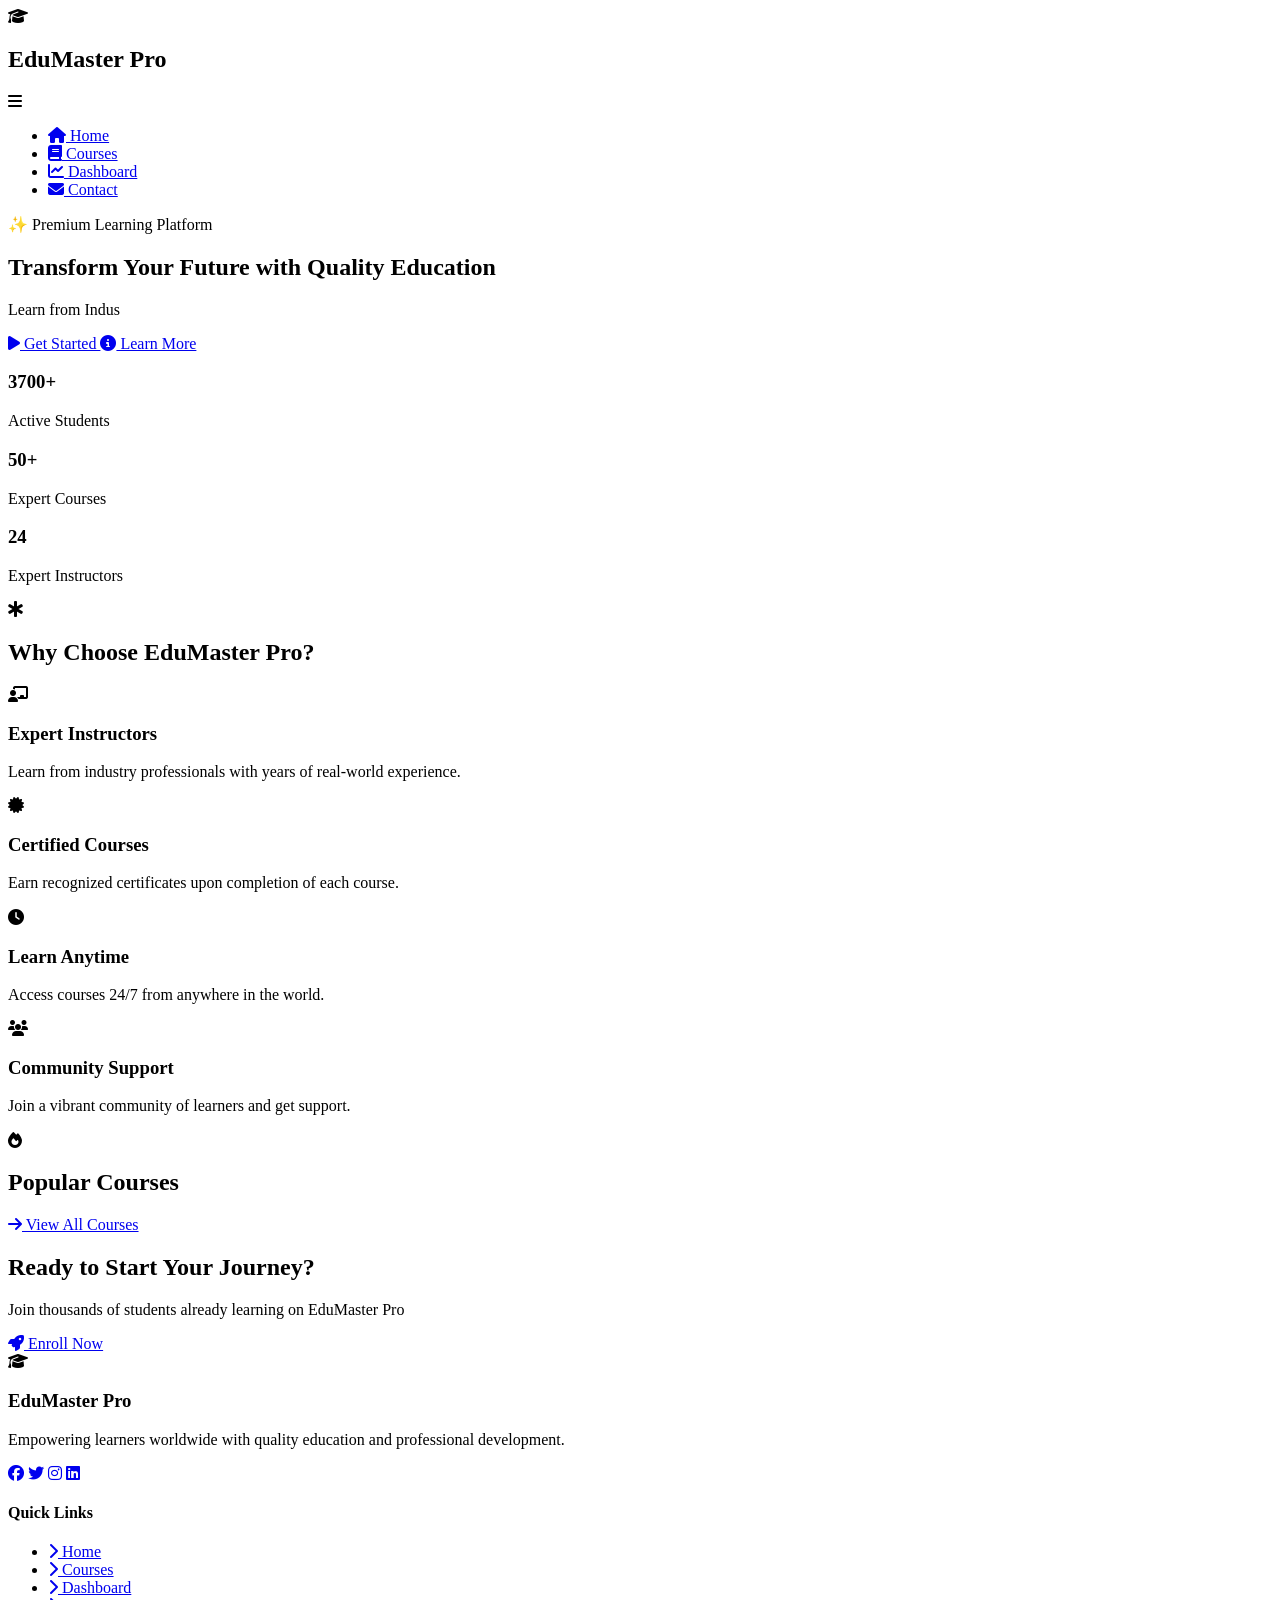
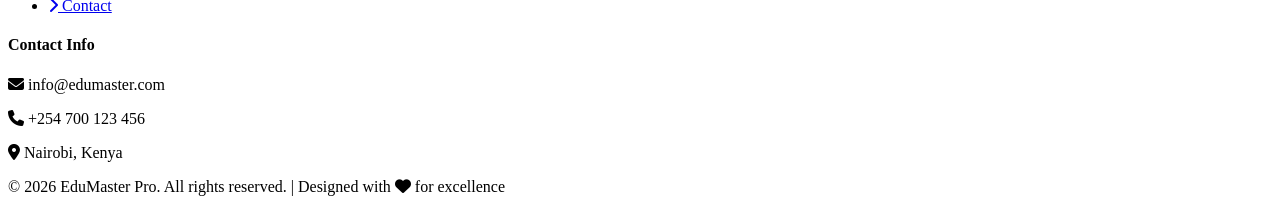
==== index.html @ 455f3fc8 "Initial commit: Gosana Eco Nature website for INS 311 CAT" ====
<!DOCTYPE html>
<html lang="en">
<head>
    <meta charset="UTF-8">
    <meta name="viewport" content="width=device-width, initial-scale=1.0, user-scalable=yes">
    <title>EduMaster Pro | Premium Education Platform</title>
    <link rel="stylesheet" href="style.css">
    <link href="https://fonts.googleapis.com/css2?family=Inter:wght@300;400;500;600;700;800&display=swap" rel="stylesheet">
    <link rel="stylesheet" href="https://cdnjs.cloudflare.com/ajax/libs/font-awesome/6.4.0/css/all.min.css">
    <link href="https://unpkg.com/aos@2.3.1/dist/aos.css" rel="stylesheet">
</head>
<body>
    <!-- Animated Background -->
    <div class="animated-bg">
        <div class="gradient-bg"></div>
        <div class="particles"></div>
    </div>

    <!-- Navigation Bar -->
    <nav class="navbar" data-aos="fade-down">
        <div class="nav-container">
            <div class="logo">
                <div class="logo-icon">
                    <i class="fas fa-graduation-cap"></i>
                </div>
                <h2>EduMaster <span>Pro</span></h2>
            </div>
            <div class="menu-toggle" id="mobileMenu">
                <i class="fas fa-bars"></i>
            </div>
            <ul class="nav-links" id="navLinks">
                <li><a href="index.html" class="active"><i class="fas fa-home"></i> <span>Home</span></a></li>
                <li><a href="courses.html"><i class="fas fa-book"></i> <span>Courses</span></a></li>
                <li><a href="dashboard.html"><i class="fas fa-chart-line"></i> <span>Dashboard</span></a></li>
                <li><a href="contact.html"><i class="fas fa-envelope"></i> <span>Contact</span></a></li>
            </ul>
        </div>
    </nav>

    <!-- Hero Section with 3D Animation -->
    <section class="hero">
        <div class="hero-content" data-aos="fade-up" data-aos-duration="1000">
            <div class="hero-badge">
                <span class="badge">✨ Premium Learning Platform</span>
            </div>
            <h1 class="glow-text">Transform Your Future with <span class="highlight">Quality Education</span></h1>
            <div class="typed-container">
                <p class="typed-text"></p>
            </div>
            <div class="hero-buttons">
                <a href="courses.html" class="btn-primary pulse">
                    <i class="fas fa-play"></i> Get Started
                    <span class="btn-overlay"></span>
                </a>
                <a href="#features" class="btn-secondary">
                    <i class="fas fa-info-circle"></i> Learn More
                </a>
            </div>
        </div>
        <div class="hero-stats" data-aos="fade-up" data-aos-delay="200">
            <div class="stat" data-count="10000">
                <h3><span class="counter">0</span>+</h3>
                <p>Active Students</p>
            </div>
            <div class="stat" data-count="50">
                <h3><span class="counter">0</span>+</h3>
                <p>Expert Courses</p>
            </div>
            <div class="stat" data-count="24">
                <h3><span class="counter">0</span></h3>
                <p>Expert Instructors</p>
            </div>
        </div>
    </section>

    <!-- Features Section with Hover Animations -->
    <section id="features" class="features">
        <div class="section-header" data-aos="fade-up">
            <div class="section-icon">
                <i class="fas fa-star-of-life"></i>
            </div>
            <h2 class="section-title">Why Choose <span>EduMaster Pro?</span></h2>
            <div class="section-divider"></div>
        </div>
        <div class="features-grid">
            <div class="feature-card" data-aos="flip-left" data-aos-delay="100">
                <div class="card-icon">
                    <i class="fas fa-chalkboard-teacher"></i>
                    <div class="icon-bg"></div>
                </div>
                <h3>Expert Instructors</h3>
                <p>Learn from industry professionals with years of real-world experience.</p>
                <div class="card-hover-effect"></div>
            </div>
            <div class="feature-card" data-aos="flip-left" data-aos-delay="200">
                <div class="card-icon">
                    <i class="fas fa-certificate"></i>
                    <div class="icon-bg"></div>
                </div>
                <h3>Certified Courses</h3>
                <p>Earn recognized certificates upon completion of each course.</p>
                <div class="card-hover-effect"></div>
            </div>
            <div class="feature-card" data-aos="flip-left" data-aos-delay="300">
                <div class="card-icon">
                    <i class="fas fa-clock"></i>
                    <div class="icon-bg"></div>
                </div>
                <h3>Learn Anytime</h3>
                <p>Access courses 24/7 from anywhere in the world.</p>
                <div class="card-hover-effect"></div>
            </div>
            <div class="feature-card" data-aos="flip-left" data-aos-delay="400">
                <div class="card-icon">
                    <i class="fas fa-users"></i>
                    <div class="icon-bg"></div>
                </div>
                <h3>Community Support</h3>
                <p>Join a vibrant community of learners and get support.</p>
                <div class="card-hover-effect"></div>
            </div>
        </div>
    </section>

    <!-- Popular Courses Preview with Animated Cards -->
    <section class="preview-courses">
        <div class="section-header" data-aos="fade-up">
            <div class="section-icon">
                <i class="fas fa-fire"></i>
            </div>
            <h2 class="section-title">Popular <span>Courses</span></h2>
            <div class="section-divider"></div>
        </div>
        <div class="preview-grid" id="previewGrid"></div>
        <div class="text-center" data-aos="zoom-in">
            <a href="courses.html" class="btn-primary">
                <i class="fas fa-arrow-right"></i> View All Courses
                <span class="btn-overlay"></span>
            </a>
        </div>
    </section>

    <!-- CTA Section -->
    <section class="cta-section" data-aos="parallax">
        <div class="cta-content">
            <h2>Ready to Start Your Journey?</h2>
            <p>Join thousands of students already learning on EduMaster Pro</p>
            <a href="courses.html" class="btn-primary btn-large">
                <i class="fas fa-rocket"></i> Enroll Now
            </a>
        </div>
    </section>

    <!-- Footer -->
    <footer class="footer">
        <div class="footer-content">
            <div class="footer-section" data-aos="fade-right">
                <div class="footer-logo">
                    <i class="fas fa-graduation-cap"></i>
                    <h3>EduMaster <span>Pro</span></h3>
                </div>
                <p>Empowering learners worldwide with quality education and professional development.</p>
                <div class="social-links">
                    <a href="#"><i class="fab fa-facebook"></i></a>
                    <a href="#"><i class="fab fa-twitter"></i></a>
                    <a href="#"><i class="fab fa-instagram"></i></a>
                    <a href="#"><i class="fab fa-linkedin"></i></a>
                </div>
            </div>
            <div class="footer-section" data-aos="fade-up" data-aos-delay="100">
                <h4>Quick Links</h4>
                <ul>
                    <li><a href="index.html"><i class="fas fa-chevron-right"></i> Home</a></li>
                    <li><a href="courses.html"><i class="fas fa-chevron-right"></i> Courses</a></li>
                    <li><a href="dashboard.html"><i class="fas fa-chevron-right"></i> Dashboard</a></li>
                    <li><a href="contact.html"><i class="fas fa-chevron-right"></i> Contact</a></li>
                </ul>
            </div>
            <div class="footer-section" data-aos="fade-left" data-aos-delay="200">
                <h4>Contact Info</h4>
                <p><i class="fas fa-envelope"></i> info@edumaster.com</p>
                <p><i class="fas fa-phone"></i> +254 700 123 456</p>
                <p><i class="fas fa-map-marker-alt"></i> Nairobi, Kenya</p>
            </div>
        </div>
        <div class="footer-bottom">
            <p>&copy; 2026 EduMaster Pro. All rights reserved. | Designed with <i class="fas fa-heart"></i> for excellence</p>
        </div>
    </footer>

    <script src="https://unpkg.com/aos@2.3.1/dist/aos.js"></script>
    <script src="common.js"></script>
    <script>
        AOS.init({
            duration: 1000,
            once: true,
            offset: 100
        });

        // Typed Text Effect
        const texts = ["Learn from Industry Experts", "Get Certified Online", "Advance Your Career", "Study Anytime, Anywhere"];
        let index = 0;
        let charIndex = 0;
        const typedElement = document.querySelector('.typed-text');
        
        function typeText() {
            if (charIndex < texts[index].length) {
                typedElement.textContent += texts[index].charAt(charIndex);
                charIndex++;
                setTimeout(typeText, 100);
            } else {
                setTimeout(eraseText, 2000);
            }
        }
        
        function eraseText() {
            if (charIndex > 0) {
                typedElement.textContent = texts[index].substring(0, charIndex - 1);
                charIndex--;
                setTimeout(eraseText, 50);
            } else {
                index = (index + 1) % texts.length;
                setTimeout(typeText, 500);
            }
        }
        
        typeText();

        // Counter Animation
        const counters = document.querySelectorAll('.counter');
        const speed = 200;
        
        counters.forEach(counter => {
            const updateCount = () => {
                const target = parseInt(counter.parentElement.parentElement.getAttribute('data-count'));
                const count = parseInt(counter.innerText);
                const increment = target / speed;
                
                if (count < target) {
                    counter.innerText = Math.ceil(count + increment);
                    setTimeout(updateCount, 20);
                } else {
                    counter.innerText = target;
                }
            };
            updateCount();
        });

        // Load preview courses
        function loadPreviewCourses() {
            const courses = getCourses();
            const previewCourses = courses.slice(0, 3);
            const previewGrid = document.getElementById('previewGrid');
            
            if (previewGrid) {
                previewGrid.innerHTML = previewCourses.map((course, idx) => `
                    <div class="preview-card" data-aos="zoom-in-up" data-aos-delay="${idx * 100}">
                        <div class="card-badge">🔥 Popular</div>
                        <h3>${escapeHtml(course.name)}</h3>
                        <p class="instructor"><i class="fas fa-user-tie"></i> ${escapeHtml(course.instructor)}</p>
                        <div class="rating">
                            <i class="fas fa-star"></i><i class="fas fa-star"></i><i class="fas fa-star"></i><i class="fas fa-star"></i><i class="fas fa-star-half-alt"></i>
                            <span>4.8 (1.2k reviews)</span>
                        </div>
                        <p class="price">$${course.price}</p>
                        <a href="courses.html" class="btn-small">Enroll Now →</a>
                    </div>
                `).join('');
            }
        }
        
        loadPreviewCourses();

        // Mobile menu toggle
        const menuToggle = document.getElementById('mobileMenu');
        const navLinks = document.getElementById('navLinks');
        
        if (menuToggle) {
            menuToggle.addEventListener('click', () => {
                navLinks.classList.toggle('active');
                menuToggle.querySelector('i').classList.toggle('fa-bars');
                menuToggle.querySelector('i').classList.toggle('fa-times');
            });
        }
    </script>
</body>
</html>
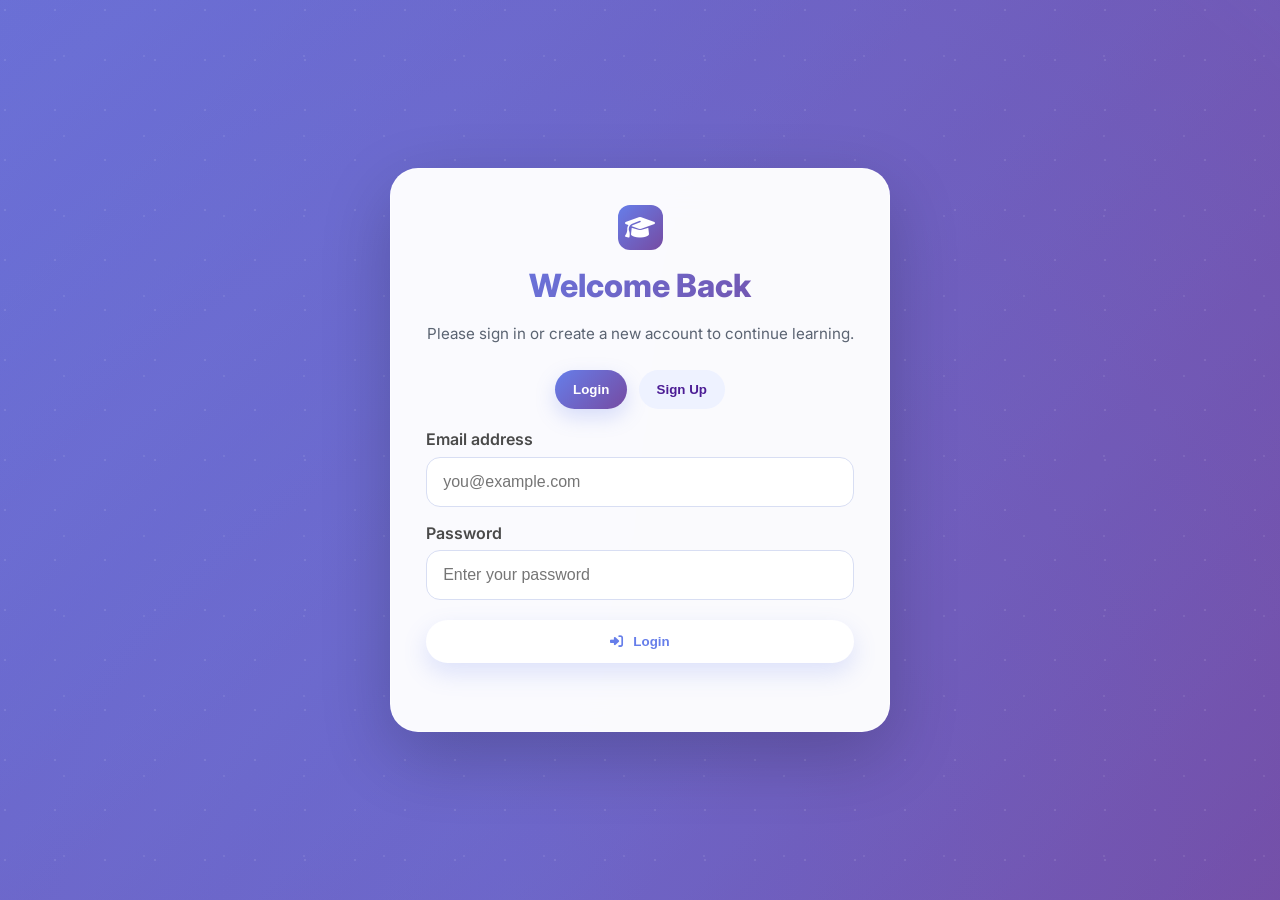
==== commit bc7fbb52: "Add login and signup pages" ====
--- a/index.html
+++ b/index.html
@@ -2,286 +2,12 @@
 <html lang="en">
 <head>
     <meta charset="UTF-8">
-    <meta name="viewport" content="width=device-width, initial-scale=1.0, user-scalable=yes">
-    <title>EduMaster Pro | Premium Education Platform</title>
-    <link rel="stylesheet" href="style.css">
-    <link href="https://fonts.googleapis.com/css2?family=Inter:wght@300;400;500;600;700;800&display=swap" rel="stylesheet">
-    <link rel="stylesheet" href="https://cdnjs.cloudflare.com/ajax/libs/font-awesome/6.4.0/css/all.min.css">
-    <link href="https://unpkg.com/aos@2.3.1/dist/aos.css" rel="stylesheet">
+    <meta http-equiv="refresh" content="0; url=login.html">
+    <title>EduMaster Pro</title>
 </head>
 <body>
-    <!-- Animated Background -->
-    <div class="animated-bg">
-        <div class="gradient-bg"></div>
-        <div class="particles"></div>
-    </div>
-
-    <!-- Navigation Bar -->
-    <nav class="navbar" data-aos="fade-down">
-        <div class="nav-container">
-            <div class="logo">
-                <div class="logo-icon">
-                    <i class="fas fa-graduation-cap"></i>
-                </div>
-                <h2>EduMaster <span>Pro</span></h2>
-            </div>
-            <div class="menu-toggle" id="mobileMenu">
-                <i class="fas fa-bars"></i>
-            </div>
-            <ul class="nav-links" id="navLinks">
-                <li><a href="index.html" class="active"><i class="fas fa-home"></i> <span>Home</span></a></li>
-                <li><a href="courses.html"><i class="fas fa-book"></i> <span>Courses</span></a></li>
-                <li><a href="dashboard.html"><i class="fas fa-chart-line"></i> <span>Dashboard</span></a></li>
-                <li><a href="contact.html"><i class="fas fa-envelope"></i> <span>Contact</span></a></li>
-            </ul>
-        </div>
-    </nav>
-
-    <!-- Hero Section with 3D Animation -->
-    <section class="hero">
-        <div class="hero-content" data-aos="fade-up" data-aos-duration="1000">
-            <div class="hero-badge">
-                <span class="badge">✨ Premium Learning Platform</span>
-            </div>
-            <h1 class="glow-text">Transform Your Future with <span class="highlight">Quality Education</span></h1>
-            <div class="typed-container">
-                <p class="typed-text"></p>
-            </div>
-            <div class="hero-buttons">
-                <a href="courses.html" class="btn-primary pulse">
-                    <i class="fas fa-play"></i> Get Started
-                    <span class="btn-overlay"></span>
-                </a>
-                <a href="#features" class="btn-secondary">
-                    <i class="fas fa-info-circle"></i> Learn More
-                </a>
-            </div>
-        </div>
-        <div class="hero-stats" data-aos="fade-up" data-aos-delay="200">
-            <div class="stat" data-count="10000">
-                <h3><span class="counter">0</span>+</h3>
-                <p>Active Students</p>
-            </div>
-            <div class="stat" data-count="50">
-                <h3><span class="counter">0</span>+</h3>
-                <p>Expert Courses</p>
-            </div>
-            <div class="stat" data-count="24">
-                <h3><span class="counter">0</span></h3>
-                <p>Expert Instructors</p>
-            </div>
-        </div>
-    </section>
-
-    <!-- Features Section with Hover Animations -->
-    <section id="features" class="features">
-        <div class="section-header" data-aos="fade-up">
-            <div class="section-icon">
-                <i class="fas fa-star-of-life"></i>
-            </div>
-            <h2 class="section-title">Why Choose <span>EduMaster Pro?</span></h2>
-            <div class="section-divider"></div>
-        </div>
-        <div class="features-grid">
-            <div class="feature-card" data-aos="flip-left" data-aos-delay="100">
-                <div class="card-icon">
-                    <i class="fas fa-chalkboard-teacher"></i>
-                    <div class="icon-bg"></div>
-                </div>
-                <h3>Expert Instructors</h3>
-                <p>Learn from industry professionals with years of real-world experience.</p>
-                <div class="card-hover-effect"></div>
-            </div>
-            <div class="feature-card" data-aos="flip-left" data-aos-delay="200">
-                <div class="card-icon">
-                    <i class="fas fa-certificate"></i>
-                    <div class="icon-bg"></div>
-                </div>
-                <h3>Certified Courses</h3>
-                <p>Earn recognized certificates upon completion of each course.</p>
-                <div class="card-hover-effect"></div>
-            </div>
-            <div class="feature-card" data-aos="flip-left" data-aos-delay="300">
-                <div class="card-icon">
-                    <i class="fas fa-clock"></i>
-                    <div class="icon-bg"></div>
-                </div>
-                <h3>Learn Anytime</h3>
-                <p>Access courses 24/7 from anywhere in the world.</p>
-                <div class="card-hover-effect"></div>
-            </div>
-            <div class="feature-card" data-aos="flip-left" data-aos-delay="400">
-                <div class="card-icon">
-                    <i class="fas fa-users"></i>
-                    <div class="icon-bg"></div>
-                </div>
-                <h3>Community Support</h3>
-                <p>Join a vibrant community of learners and get support.</p>
-                <div class="card-hover-effect"></div>
-            </div>
-        </div>
-    </section>
-
-    <!-- Popular Courses Preview with Animated Cards -->
-    <section class="preview-courses">
-        <div class="section-header" data-aos="fade-up">
-            <div class="section-icon">
-                <i class="fas fa-fire"></i>
-            </div>
-            <h2 class="section-title">Popular <span>Courses</span></h2>
-            <div class="section-divider"></div>
-        </div>
-        <div class="preview-grid" id="previewGrid"></div>
-        <div class="text-center" data-aos="zoom-in">
-            <a href="courses.html" class="btn-primary">
-                <i class="fas fa-arrow-right"></i> View All Courses
-                <span class="btn-overlay"></span>
-            </a>
-        </div>
-    </section>
-
-    <!-- CTA Section -->
-    <section class="cta-section" data-aos="parallax">
-        <div class="cta-content">
-            <h2>Ready to Start Your Journey?</h2>
-            <p>Join thousands of students already learning on EduMaster Pro</p>
-            <a href="courses.html" class="btn-primary btn-large">
-                <i class="fas fa-rocket"></i> Enroll Now
-            </a>
-        </div>
-    </section>
-
-    <!-- Footer -->
-    <footer class="footer">
-        <div class="footer-content">
-            <div class="footer-section" data-aos="fade-right">
-                <div class="footer-logo">
-                    <i class="fas fa-graduation-cap"></i>
-                    <h3>EduMaster <span>Pro</span></h3>
-                </div>
-                <p>Empowering learners worldwide with quality education and professional development.</p>
-                <div class="social-links">
-                    <a href="#"><i class="fab fa-facebook"></i></a>
-                    <a href="#"><i class="fab fa-twitter"></i></a>
-                    <a href="#"><i class="fab fa-instagram"></i></a>
-                    <a href="#"><i class="fab fa-linkedin"></i></a>
-                </div>
-            </div>
-            <div class="footer-section" data-aos="fade-up" data-aos-delay="100">
-                <h4>Quick Links</h4>
-                <ul>
-                    <li><a href="index.html"><i class="fas fa-chevron-right"></i> Home</a></li>
-                    <li><a href="courses.html"><i class="fas fa-chevron-right"></i> Courses</a></li>
-                    <li><a href="dashboard.html"><i class="fas fa-chevron-right"></i> Dashboard</a></li>
-                    <li><a href="contact.html"><i class="fas fa-chevron-right"></i> Contact</a></li>
-                </ul>
-            </div>
-            <div class="footer-section" data-aos="fade-left" data-aos-delay="200">
-                <h4>Contact Info</h4>
-                <p><i class="fas fa-envelope"></i> info@edumaster.com</p>
-                <p><i class="fas fa-phone"></i> +254 700 123 456</p>
-                <p><i class="fas fa-map-marker-alt"></i> Nairobi, Kenya</p>
-            </div>
-        </div>
-        <div class="footer-bottom">
-            <p>&copy; 2026 EduMaster Pro. All rights reserved. | Designed with <i class="fas fa-heart"></i> for excellence</p>
-        </div>
-    </footer>
-
-    <script src="https://unpkg.com/aos@2.3.1/dist/aos.js"></script>
-    <script src="common.js"></script>
     <script>
-        AOS.init({
-            duration: 1000,
-            once: true,
-            offset: 100
-        });
-
-        // Typed Text Effect
-        const texts = ["Learn from Industry Experts", "Get Certified Online", "Advance Your Career", "Study Anytime, Anywhere"];
-        let index = 0;
-        let charIndex = 0;
-        const typedElement = document.querySelector('.typed-text');
-        
-        function typeText() {
-            if (charIndex < texts[index].length) {
-                typedElement.textContent += texts[index].charAt(charIndex);
-                charIndex++;
-                setTimeout(typeText, 100);
-            } else {
-                setTimeout(eraseText, 2000);
-            }
-        }
-        
-        function eraseText() {
-            if (charIndex > 0) {
-                typedElement.textContent = texts[index].substring(0, charIndex - 1);
-                charIndex--;
-                setTimeout(eraseText, 50);
-            } else {
-                index = (index + 1) % texts.length;
-                setTimeout(typeText, 500);
-            }
-        }
-        
-        typeText();
-
-        // Counter Animation
-        const counters = document.querySelectorAll('.counter');
-        const speed = 200;
-        
-        counters.forEach(counter => {
-            const updateCount = () => {
-                const target = parseInt(counter.parentElement.parentElement.getAttribute('data-count'));
-                const count = parseInt(counter.innerText);
-                const increment = target / speed;
-                
-                if (count < target) {
-                    counter.innerText = Math.ceil(count + increment);
-                    setTimeout(updateCount, 20);
-                } else {
-                    counter.innerText = target;
-                }
-            };
-            updateCount();
-        });
-
-        // Load preview courses
-        function loadPreviewCourses() {
-            const courses = getCourses();
-            const previewCourses = courses.slice(0, 3);
-            const previewGrid = document.getElementById('previewGrid');
-            
-            if (previewGrid) {
-                previewGrid.innerHTML = previewCourses.map((course, idx) => `
-                    <div class="preview-card" data-aos="zoom-in-up" data-aos-delay="${idx * 100}">
-                        <div class="card-badge">🔥 Popular</div>
-                        <h3>${escapeHtml(course.name)}</h3>
-                        <p class="instructor"><i class="fas fa-user-tie"></i> ${escapeHtml(course.instructor)}</p>
-                        <div class="rating">
-                            <i class="fas fa-star"></i><i class="fas fa-star"></i><i class="fas fa-star"></i><i class="fas fa-star"></i><i class="fas fa-star-half-alt"></i>
-                            <span>4.8 (1.2k reviews)</span>
-                        </div>
-                        <p class="price">$${course.price}</p>
-                        <a href="courses.html" class="btn-small">Enroll Now →</a>
-                    </div>
-                `).join('');
-            }
-        }
-        
-        loadPreviewCourses();
-
-        // Mobile menu toggle
-        const menuToggle = document.getElementById('mobileMenu');
-        const navLinks = document.getElementById('navLinks');
-        
-        if (menuToggle) {
-            menuToggle.addEventListener('click', () => {
-                navLinks.classList.toggle('active');
-                menuToggle.querySelector('i').classList.toggle('fa-bars');
-                menuToggle.querySelector('i').classList.toggle('fa-times');
-            });
-        }
+        window.location.replace('login.html');
     </script>
 </body>
 </html>
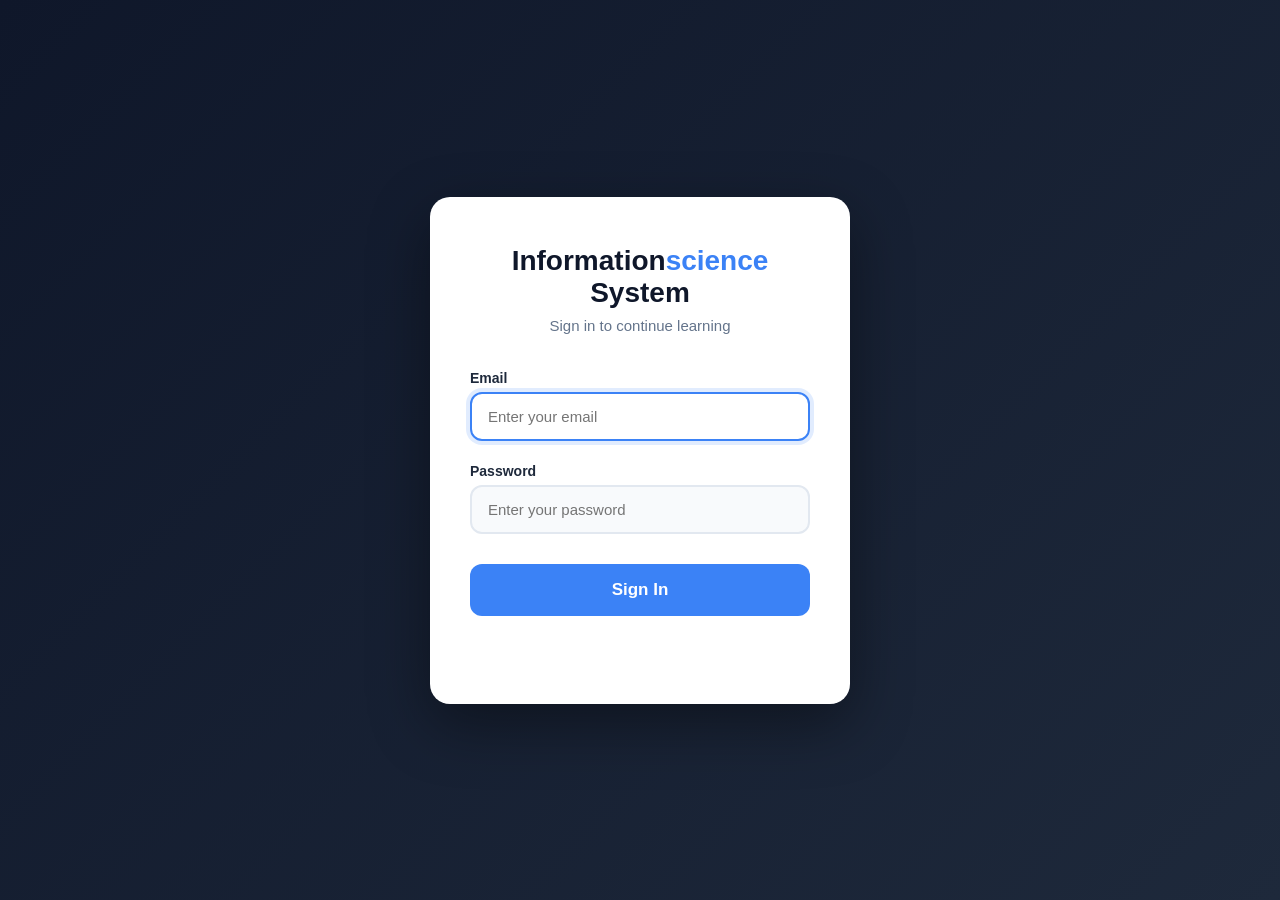
==== commit a3c8fa8b: "done" ====
--- a/index.html
+++ b/index.html
@@ -1,13 +1,219 @@
 <!DOCTYPE html>
 <html lang="en">
 <head>
-    <meta charset="UTF-8">
-    <meta http-equiv="refresh" content="0; url=login.html">
-    <title>EduMaster Pro</title>
+    <meta charset="UTF-8" />
+    <meta name="viewport" content="width=device-width, initial-scale=1.0" />
+    <title>Login - Information science</title>
+    <style>
+        /* === RESET & BASE === */
+        * {
+            margin: 0;
+            padding: 0;
+            box-sizing: border-box;
+            font-family: 'Segoe UI', Tahoma, Geneva, Verdana, sans-serif;
+        }
+
+        body {
+            min-height: 100vh;
+            display: flex;
+            align-items: center;
+            justify-content: center;
+            background: linear-gradient(135deg, #0f172a 0%, #1e293b 100%);
+            padding: 20px;
+        }
+
+        .login-container {
+            background: white;
+            padding: 48px 40px;
+            border-radius: 20px;
+            box-shadow: 0 20px 60px rgba(0, 0, 0, 0.4);
+            width: 100%;
+            max-width: 420px;
+            transition: transform 0.3s ease;
+        }
+
+        .login-container:hover {
+            transform: translateY(-4px);
+        }
+
+        .login-header {
+            text-align: center;
+            margin-bottom: 36px;
+        }
+
+        .login-header h1 {
+            font-size: 28px;
+            color: #0f172a;
+            font-weight: 700;
+        }
+
+        .login-header h1 span {
+            color: #3b82f6;
+        }
+
+        .login-header p {
+            color: #64748b;
+            margin-top: 8px;
+            font-size: 15px;
+        }
+
+        /* === FORM === */
+        .form-group {
+            margin-bottom: 22px;
+        }
+
+        .form-group label {
+            display: block;
+            font-size: 14px;
+            font-weight: 600;
+            color: #1e293b;
+            margin-bottom: 6px;
+        }
+
+        .form-group input {
+            width: 100%;
+            padding: 14px 16px;
+            border: 2px solid #e2e8f0;
+            border-radius: 12px;
+            font-size: 15px;
+            transition: border-color 0.3s ease, box-shadow 0.3s ease;
+            background: #f8fafc;
+        }
+
+        .form-group input:focus {
+            outline: none;
+            border-color: #3b82f6;
+            box-shadow: 0 0 0 4px rgba(59, 130, 246, 0.15);
+            background: white;
+        }
+
+        /* === BUTTON === */
+        .login-btn {
+            width: 100%;
+            padding: 16px;
+            background: #3b82f6;
+            color: white;
+            border: none;
+            border-radius: 12px;
+            font-size: 17px;
+            font-weight: 700;
+            cursor: pointer;
+            transition: background 0.3s ease, transform 0.15s ease;
+            margin-top: 8px;
+        }
+
+        .login-btn:hover {
+            background: #2563eb;
+            transform: scale(1.01);
+        }
+
+        .login-btn:active {
+            transform: scale(0.98);
+        }
+
+        /* === ERROR MESSAGE === */
+        #errorMessage {
+            color: #ef4444;
+            font-size: 14px;
+            margin-top: 16px;
+            text-align: center;
+            min-height: 24px;
+            font-weight: 500;
+        }
+
+        /* === FOOTER === */
+        .login-footer {
+            text-align: center;
+            margin-top: 24px;
+            font-size: 14px;
+            color: #94a3b8;
+        }
+
+        .login-footer strong {
+            color: #1e293b;
+            background: #f1f5f9;
+            padding: 2px 10px;
+            border-radius: 6px;
+            font-weight: 600;
+        }
+
+        /* === RESPONSIVE === */
+        @media (max-width: 480px) {
+            .login-container {
+                padding: 32px 20px;
+            }
+            .login-header h1 {
+                font-size: 24px;
+            }
+        }
+    </style>
 </head>
 <body>
+
+    <div class="login-container">
+        <div class="login-header">
+            <h1>Information<span>science</span> System</h1>
+            <p>Sign in to continue learning</p>
+        </div>
+
+        <form id="loginForm">
+            <div class="form-group">
+                <label for="email">Email</label>
+                <input type="email" id="email" placeholder="Enter your email" required autocomplete="email" />
+            </div>
+
+            <div class="form-group">
+                <label for="password">Password</label>
+                <input type="password" id="password" placeholder="Enter your password" required autocomplete="current-password" />
+            </div>
+
+            <button type="submit" class="login-btn">Sign In</button>
+        </form>
+
+        <div id="errorMessage"></div>
+
+        <!-- <div class="login-footer">
+            <p>🔐 Demo credentials: <strong>iabdi0810@stu.kemu.ac.ke</strong> / <strong>iabdi0810@stu.kemu.ac.ke2026</strong></p>
+        </div> -->
+    </div>
+
     <script>
-        window.location.replace('login.html');
+        // ============================================================
+        //  🔐 UPDATE THESE CREDENTIALS TO CHANGE THE LOGIN
+        // ============================================================
+        const VALID_EMAIL = "iabdi0810@stu.kemu.ac.ke";
+        const VALID_PASSWORD = "iabdi0810@stu.kemu.ac.ke2026";
+
+        // Redirect successful logins to the main landing page
+        const REDIRECT_PAGE = "home.html";
+
+        // ============================================================
+
+        document.getElementById('loginForm').addEventListener('submit', function(event) {
+            event.preventDefault(); // Stop the form from submitting normally
+
+            const email = document.getElementById('email').value.trim();
+            const password = document.getElementById('password').value.trim();
+            const errorEl = document.getElementById('errorMessage');
+
+            // Clear previous error
+            errorEl.textContent = '';
+
+            // Check credentials: allow demo credentials OR any non-empty input
+            if ((email === VALID_EMAIL && password === VALID_PASSWORD) || (email !== '' && password !== '')) {
+                // ✅ Login successful - redirect to main page
+                window.location.href = REDIRECT_PAGE;
+            } else {
+                // ❌ Missing credentials - show error
+                errorEl.textContent = '❌ Please enter your email and password.';
+                document.getElementById('password').focus();
+            }
+        });
+
+        // Auto-focus username field on page load
+        window.addEventListener('load', function() {
+            document.getElementById('email').focus();
+        });
     </script>
 </body>
 </html>
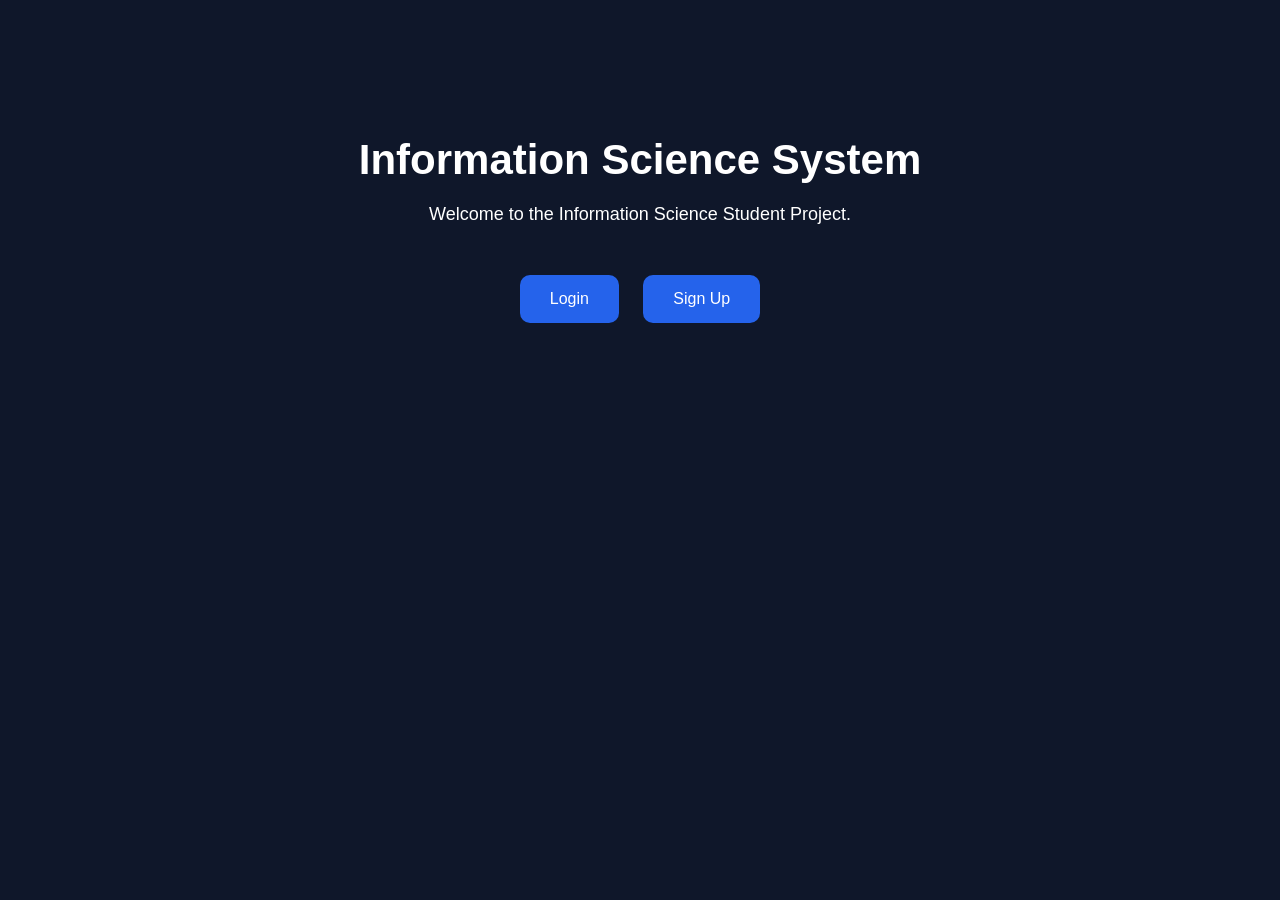
==== commit f6331314: "finish" ====
--- a/index.html
+++ b/index.html
@@ -1,219 +1,66 @@
 <!DOCTYPE html>
 <html lang="en">
 <head>
-    <meta charset="UTF-8" />
-    <meta name="viewport" content="width=device-width, initial-scale=1.0" />
-    <title>Login - Information science</title>
+    <meta charset="UTF-8">
+    <meta name="viewport" content="width=device-width, initial-scale=1.0">
+    <title>Information Science System</title>
     <style>
-        /* === RESET & BASE === */
-        * {
-            margin: 0;
-            padding: 0;
-            box-sizing: border-box;
-            font-family: 'Segoe UI', Tahoma, Geneva, Verdana, sans-serif;
+        body{
+            font-family:Arial,sans-serif;
+            background:#0f172a;
+            color:white;
+            text-align:center;
+            padding:100px 20px;
         }
 
-        body {
-            min-height: 100vh;
-            display: flex;
-            align-items: center;
-            justify-content: center;
-            background: linear-gradient(135deg, #0f172a 0%, #1e293b 100%);
-            padding: 20px;
+        .container{
+            max-width:700px;
+            margin:auto;
         }
 
-        .login-container {
-            background: white;
-            padding: 48px 40px;
-            border-radius: 20px;
-            box-shadow: 0 20px 60px rgba(0, 0, 0, 0.4);
-            width: 100%;
-            max-width: 420px;
-            transition: transform 0.3s ease;
+        h1{
+            font-size:42px;
+            margin-bottom:20px;
         }
 
-        .login-container:hover {
-            transform: translateY(-4px);
+        p{
+            font-size:18px;
+            margin-bottom:40px;
         }
 
-        .login-header {
-            text-align: center;
-            margin-bottom: 36px;
+        a{
+            text-decoration:none;
         }
 
-        .login-header h1 {
-            font-size: 28px;
-            color: #0f172a;
-            font-weight: 700;
-        }
-
-        .login-header h1 span {
-            color: #3b82f6;
-        }
-
-        .login-header p {
-            color: #64748b;
-            margin-top: 8px;
-            font-size: 15px;
-        }
-
-        /* === FORM === */
-        .form-group {
-            margin-bottom: 22px;
-        }
-
-        .form-group label {
-            display: block;
-            font-size: 14px;
-            font-weight: 600;
-            color: #1e293b;
-            margin-bottom: 6px;
-        }
-
-        .form-group input {
-            width: 100%;
-            padding: 14px 16px;
-            border: 2px solid #e2e8f0;
-            border-radius: 12px;
-            font-size: 15px;
-            transition: border-color 0.3s ease, box-shadow 0.3s ease;
-            background: #f8fafc;
-        }
-
-        .form-group input:focus {
-            outline: none;
-            border-color: #3b82f6;
-            box-shadow: 0 0 0 4px rgba(59, 130, 246, 0.15);
-            background: white;
-        }
-
-        /* === BUTTON === */
-        .login-btn {
-            width: 100%;
-            padding: 16px;
-            background: #3b82f6;
-            color: white;
-            border: none;
-            border-radius: 12px;
-            font-size: 17px;
-            font-weight: 700;
-            cursor: pointer;
-            transition: background 0.3s ease, transform 0.15s ease;
-            margin-top: 8px;
-        }
-
-        .login-btn:hover {
-            background: #2563eb;
-            transform: scale(1.01);
-        }
-
-        .login-btn:active {
-            transform: scale(0.98);
-        }
-
-        /* === ERROR MESSAGE === */
-        #errorMessage {
-            color: #ef4444;
-            font-size: 14px;
-            margin-top: 16px;
-            text-align: center;
-            min-height: 24px;
-            font-weight: 500;
-        }
-
-        /* === FOOTER === */
-        .login-footer {
-            text-align: center;
-            margin-top: 24px;
-            font-size: 14px;
-            color: #94a3b8;
-        }
-
-        .login-footer strong {
-            color: #1e293b;
-            background: #f1f5f9;
-            padding: 2px 10px;
-            border-radius: 6px;
-            font-weight: 600;
-        }
-
-        /* === RESPONSIVE === */
-        @media (max-width: 480px) {
-            .login-container {
-                padding: 32px 20px;
-            }
-            .login-header h1 {
-                font-size: 24px;
-            }
+        button{
+            padding:15px 30px;
+            border:none;
+            border-radius:10px;
+            background:#2563eb;
+            color:white;
+            font-size:16px;
+            cursor:pointer;
+            margin:10px;
         }
     </style>
 </head>
 <body>
 
-    <div class="login-container">
-        <div class="login-header">
-            <h1>Information<span>science</span> System</h1>
-            <p>Sign in to continue learning</p>
-        </div>
+<div class="container">
+    <h1>Information Science System</h1>
 
-        <form id="loginForm">
-            <div class="form-group">
-                <label for="email">Email</label>
-                <input type="email" id="email" placeholder="Enter your email" required autocomplete="email" />
-            </div>
+    <p>
+        Welcome to the Information Science Student Project.
+    </p>
 
-            <div class="form-group">
-                <label for="password">Password</label>
-                <input type="password" id="password" placeholder="Enter your password" required autocomplete="current-password" />
-            </div>
+    <a href="login.html">
+        <button>Login</button>
+    </a>
 
-            <button type="submit" class="login-btn">Sign In</button>
-        </form>
+    <a href="signup.html">
+        <button>Sign Up</button>
+    </a>
+</div>
 
-        <div id="errorMessage"></div>
-
-        <!-- <div class="login-footer">
-            <p>🔐 Demo credentials: <strong>iabdi0810@stu.kemu.ac.ke</strong> / <strong>iabdi0810@stu.kemu.ac.ke2026</strong></p>
-        </div> -->
-    </div>
-
-    <script>
-        // ============================================================
-        //  🔐 UPDATE THESE CREDENTIALS TO CHANGE THE LOGIN
-        // ============================================================
-        const VALID_EMAIL = "iabdi0810@stu.kemu.ac.ke";
-        const VALID_PASSWORD = "iabdi0810@stu.kemu.ac.ke2026";
-
-        // Redirect successful logins to the main landing page
-        const REDIRECT_PAGE = "home.html";
-
-        // ============================================================
-
-        document.getElementById('loginForm').addEventListener('submit', function(event) {
-            event.preventDefault(); // Stop the form from submitting normally
-
-            const email = document.getElementById('email').value.trim();
-            const password = document.getElementById('password').value.trim();
-            const errorEl = document.getElementById('errorMessage');
-
-            // Clear previous error
-            errorEl.textContent = '';
-
-            // Check credentials: allow demo credentials OR any non-empty input
-            if ((email === VALID_EMAIL && password === VALID_PASSWORD) || (email !== '' && password !== '')) {
-                // ✅ Login successful - redirect to main page
-                window.location.href = REDIRECT_PAGE;
-            } else {
-                // ❌ Missing credentials - show error
-                errorEl.textContent = '❌ Please enter your email and password.';
-                document.getElementById('password').focus();
-            }
-        });
-
-        // Auto-focus username field on page load
-        window.addEventListener('load', function() {
-            document.getElementById('email').focus();
-        });
-    </script>
 </body>
 </html>
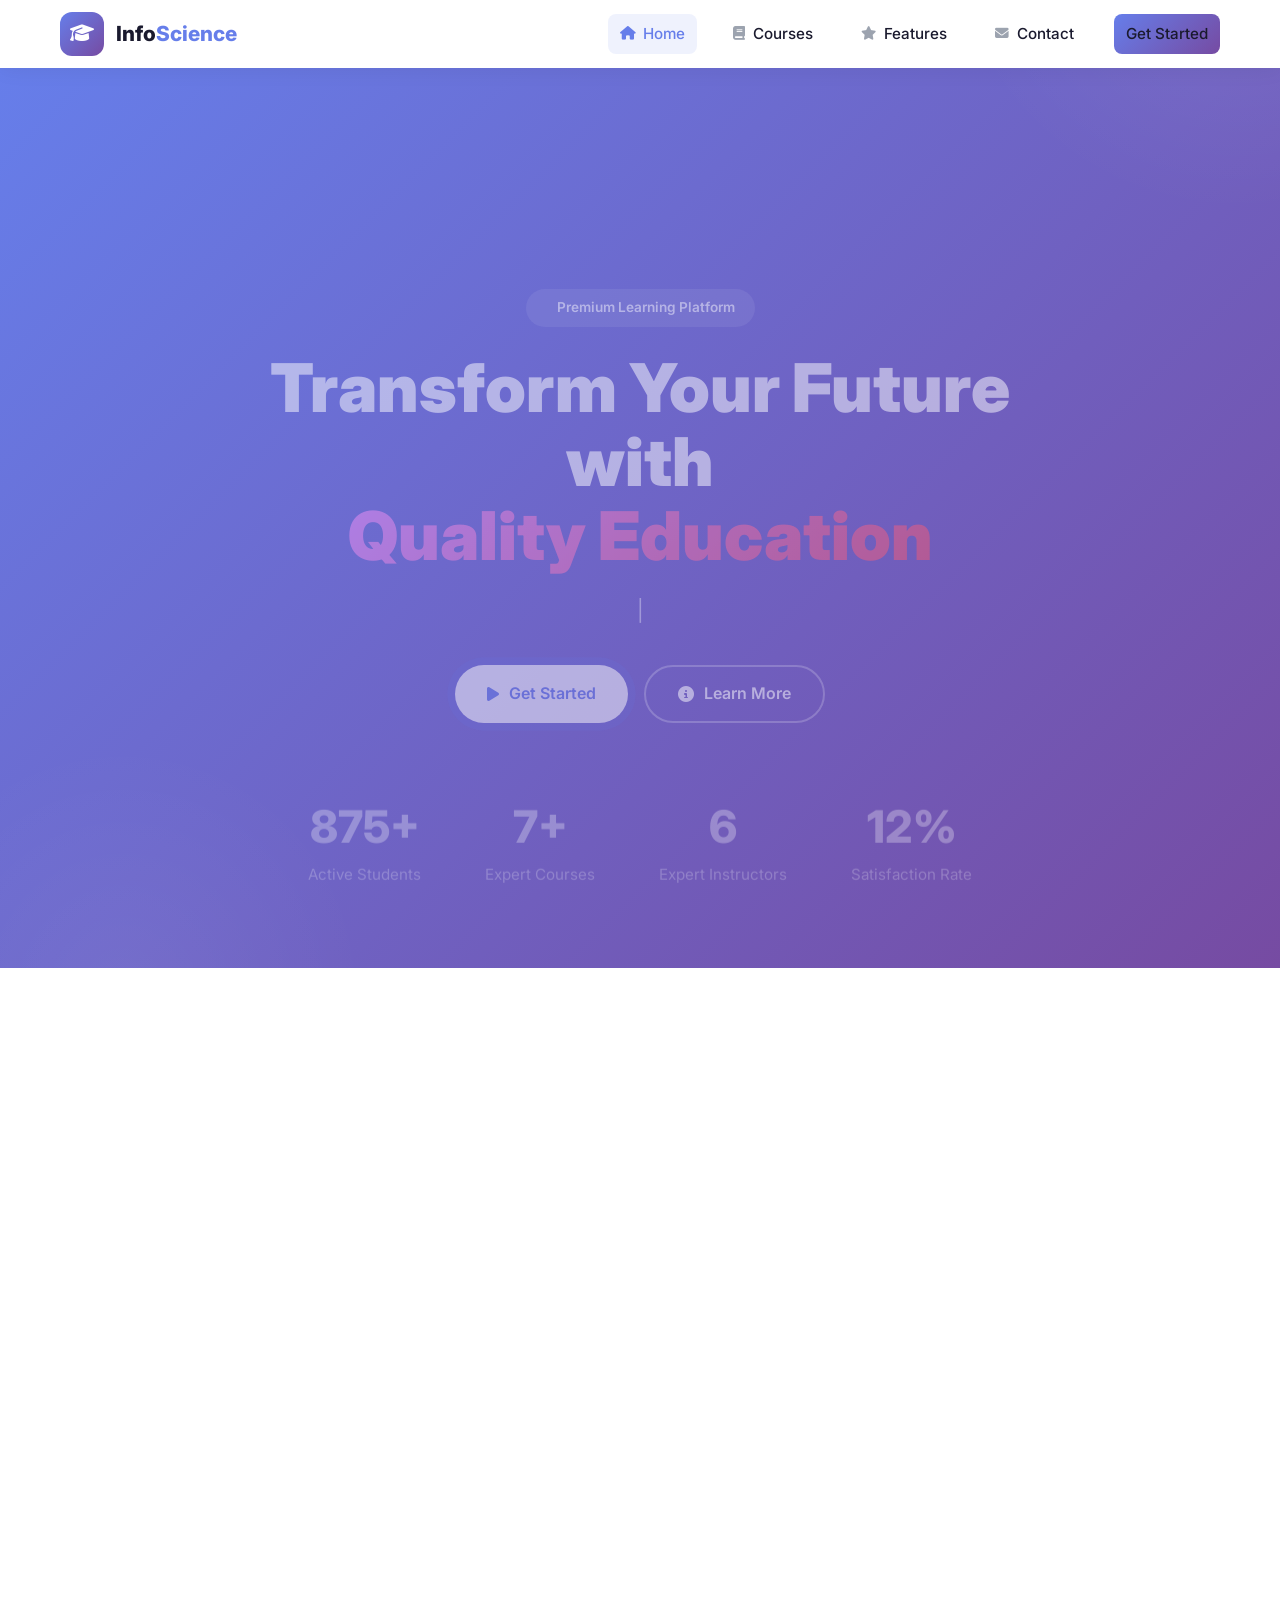
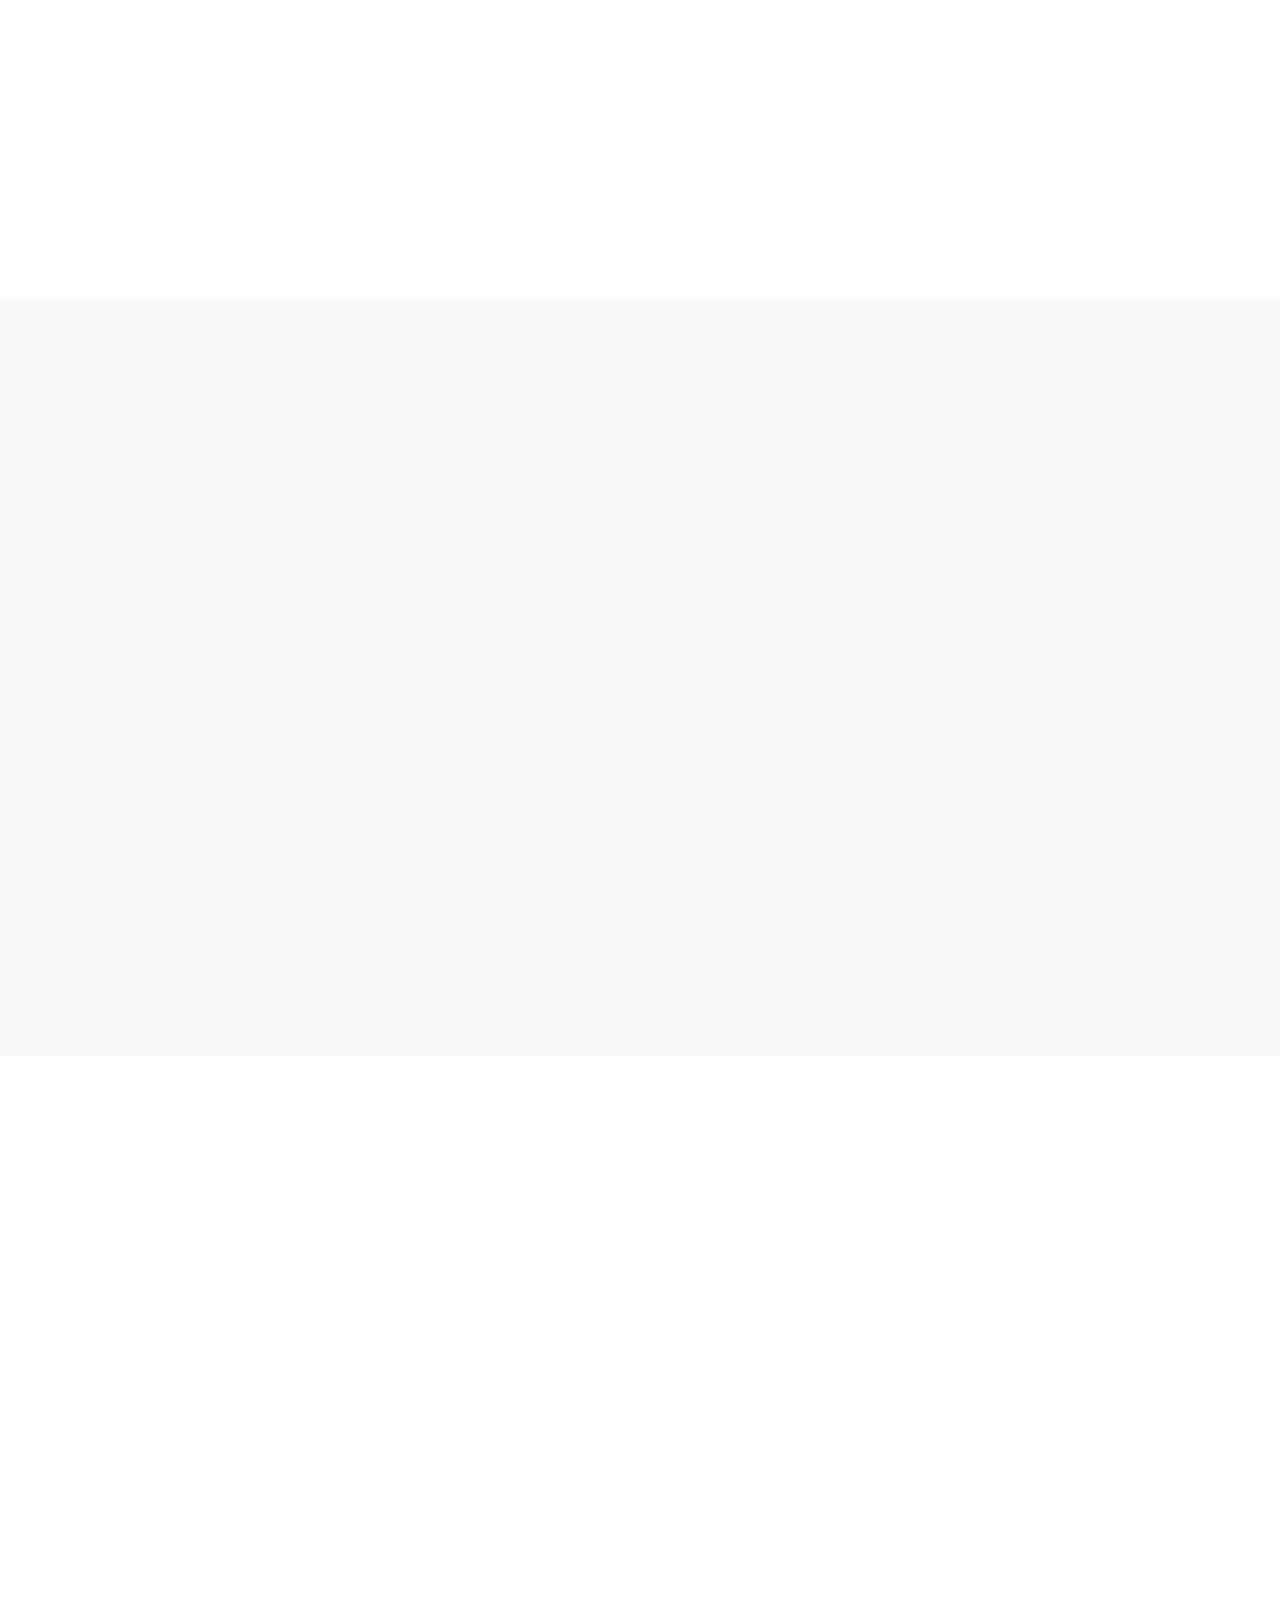
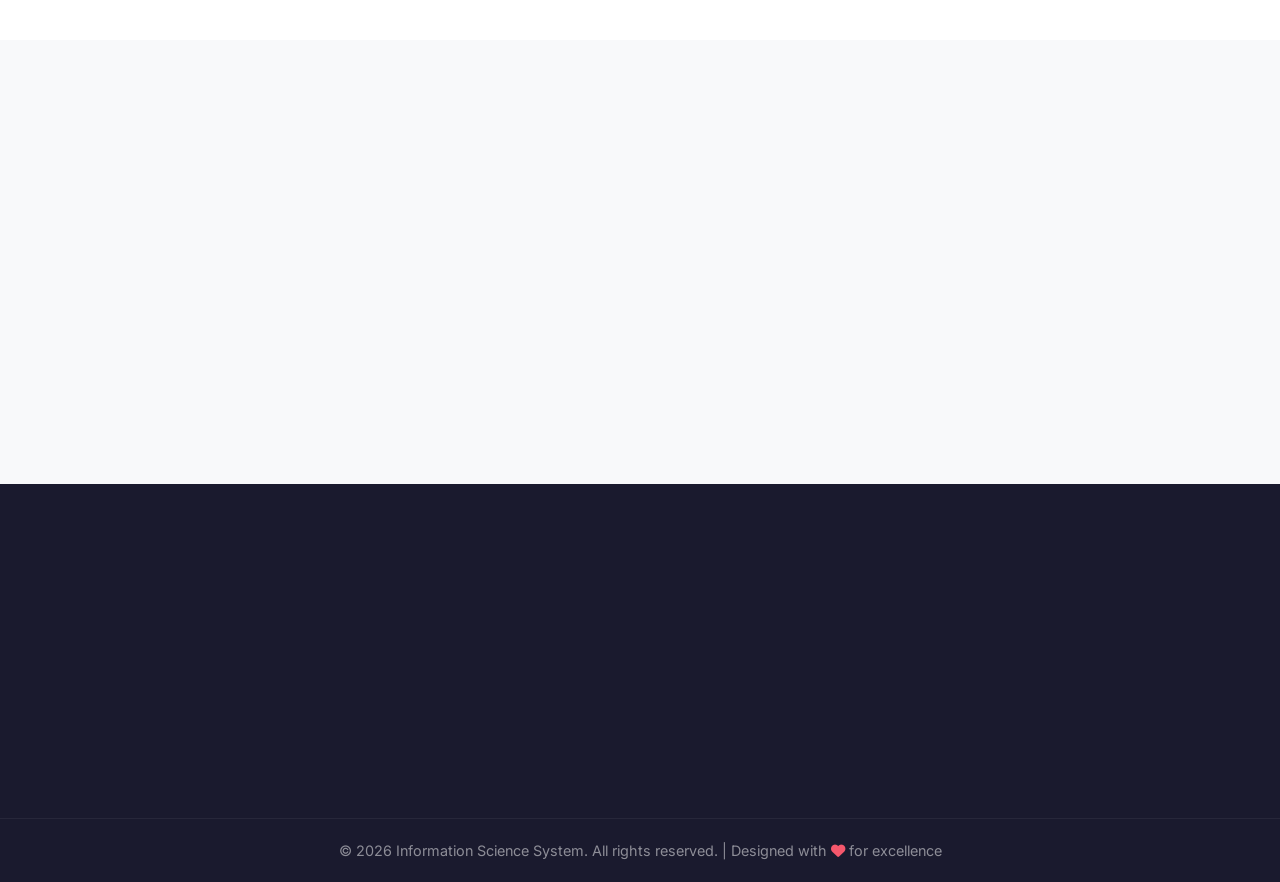
==== commit 70f76256: "done" ====
--- a/index.html
+++ b/index.html
@@ -1,66 +1,23 @@
 <!DOCTYPE html>
 <html lang="en">
 <head>
-    <meta charset="UTF-8">
-    <meta name="viewport" content="width=device-width, initial-scale=1.0">
-    <title>Information Science System</title>
-    <style>
-        body{
-            font-family:Arial,sans-serif;
-            background:#0f172a;
-            color:white;
-            text-align:center;
-            padding:100px 20px;
-        }
-
-        .container{
-            max-width:700px;
-            margin:auto;
-        }
-
-        h1{
-            font-size:42px;
-            margin-bottom:20px;
-        }
-
-        p{
-            font-size:18px;
-            margin-bottom:40px;
-        }
-
-        a{
-            text-decoration:none;
-        }
-
-        button{
-            padding:15px 30px;
-            border:none;
-            border-radius:10px;
-            background:#2563eb;
-            color:white;
-            font-size:16px;
-            cursor:pointer;
-            margin:10px;
-        }
-    </style>
+<meta charset="UTF-8">
+<meta name="viewport" content="width=device-width, initial-scale=1.0">
+<meta http-equiv="refresh" content="0; url=home.html">
+<title>Redirecting to Home</title>
+<style>
+    body {
+        margin: 0;
+        font-family: Arial, sans-serif;
+        background: #0f172a;
+        color: white;
+        display: flex;
+        justify-content: center;
+        align-items: center;
+        height: 100vh;
+    }
+</style>
 </head>
 <body>
-
-<div class="container">
-    <h1>Information Science System</h1>
-
-    <p>
-        Welcome to the Information Science Student Project.
-    </p>
-
-    <a href="login.html">
-        <button>Login</button>
-    </a>
-
-    <a href="signup.html">
-        <button>Sign Up</button>
-    </a>
-</div>
-
 </body>
 </html>
